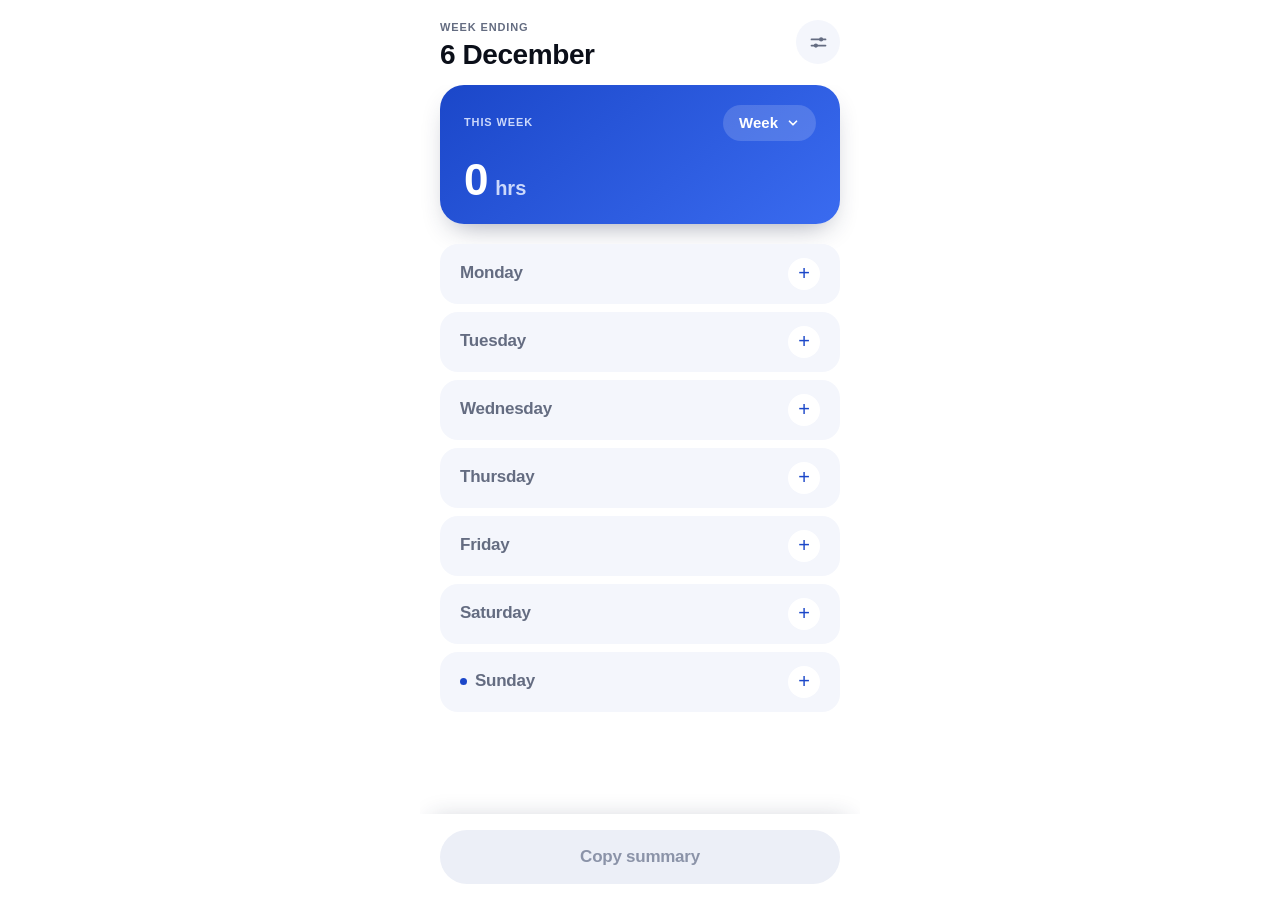
==== shift-hours/src/index.html @ a264ee3c "Task 1-5: app funzionante (shell PWA, slider, settimana, tipi, messaggio) - Task 1: index.html, mani" ====
<!doctype html>
<html lang="en">
<head>
<meta charset="utf-8">
<meta name="viewport" content="width=device-width, initial-scale=1, viewport-fit=cover">
<meta name="theme-color" content="#1b47c9">
<meta name="color-scheme" content="light">
<meta name="apple-mobile-web-app-capable" content="yes">
<meta name="apple-mobile-web-app-status-bar-style" content="default">
<meta name="apple-mobile-web-app-title" content="Shift Hours">
<title>WebApp for Shift Hours</title>
<link rel="manifest" href="manifest.webmanifest">
<link rel="apple-touch-icon" href="icons/icon-192.png">
<link rel="icon" href="icons/icon-192.png">
<link rel="stylesheet" href="css/styles.css">
</head>
<body>

<!-- Schermata principale: la settimana -->
<div class="sh-app">

  <header class="sh-header">
    <div>
      <span class="sh-header__eyebrow">Week ending</span>
      <h1 class="sh-header__title" id="week-title">&nbsp;</h1>
    </div>
    <div class="sh-header__actions">
      <button class="sh-iconbtn" type="button" id="open-settings" aria-label="Settings">
        <svg width="21" height="21" viewBox="0 0 24 24" fill="none" stroke="currentColor" stroke-width="2" stroke-linecap="round"><path d="M4 8.5h16M4 15.5h16"/><circle cx="15" cy="8.5" r="2.4" fill="currentColor" stroke="none"/><circle cx="9" cy="15.5" r="2.4" fill="currentColor" stroke="none"/></svg>
      </button>
    </div>
  </header>

  <div class="sh-app__body">

    <section class="sh-hero">
      <div class="sh-hero__top">
        <span class="sh-hero__label">This week</span>
        <button class="sh-typepill" type="button" id="open-types">
          <span id="type-name">Week</span>
          <svg width="14" height="14" viewBox="0 0 24 24" fill="none" stroke="currentColor" stroke-width="3" stroke-linecap="round" stroke-linejoin="round"><path d="M6 9l6 6 6-6"/></svg>
        </button>
      </div>
      <div class="sh-hero__total"><span id="total-hours">0</span> <span class="sh-hero__unit">hrs</span></div>
      <div class="sh-hero__meta" id="pay-line" hidden>
        Estimated pay <span class="sh-hero__pay" id="pay-value"></span>
      </div>
    </section>

    <div class="sh-days" id="days"></div>

    <div class="sh-preview" id="preview" hidden>
      <span class="sh-preview__label">Message preview</span>
      <p class="sh-preview__bubble" id="preview-text"></p>
    </div>

  </div>

  <footer class="sh-actionbar">
    <button class="sh-btn" type="button" id="copy" disabled>Copy summary</button>
  </footer>

</div>

<!-- Impostazioni -->
<div class="sh-layer" id="settings-layer" hidden>
  <div class="sh-panel">
    <header class="sh-panel__head">
      <span class="sh-panel__title">Settings</span>
      <button class="sh-iconbtn" type="button" data-close="settings-layer" aria-label="Close">
        <svg width="18" height="18" viewBox="0 0 24 24" fill="none" stroke="currentColor" stroke-width="2.4" stroke-linecap="round"><path d="M6 6l12 12M18 6L6 18"/></svg>
      </button>
    </header>
    <div class="sh-panel__body">

      <div class="sh-group">
        <span class="sh-group__label">Pay</span>
        <div class="sh-row">
          <span class="sh-row__label">Hourly rate</span>
          <span class="sh-rate">
            <span class="sh-rate__currency">€</span>
            <input class="sh-row__input" id="hourly-rate" type="text" inputmode="decimal"
                   placeholder="—" aria-label="Hourly rate">
          </span>
        </div>
        <p class="sh-group__note">Leave it empty to hide estimated pay.</p>
      </div>

      <div class="sh-group">
        <span class="sh-group__label">Week types</span>
        <div class="sh-group" id="type-list"></div>
        <button class="sh-btn sh-btn--secondary" type="button" id="add-type">Add week type</button>
        <p class="sh-group__note" id="type-note"></p>
      </div>

    </div>
  </div>
</div>

<!-- Scelta del tipo di settimana -->
<div class="sh-scrim" id="scrim" hidden></div>
<div class="sh-sheet" id="type-sheet" hidden role="dialog" aria-label="Choose week type">
  <div class="sh-sheet__grip"></div>
  <div class="sh-group" id="type-options"></div>
</div>

<div class="sh-toasts" id="toasts" aria-live="polite"></div>

<script type="module" src="js/app.js"></script>
</body>
</html>
---- shift-hours/src/css/styles.css ----
/* Shift Hours — foglio di stile principale.
 * Solo import, in ordine: token → componenti → layout dell'app.
 *
 * I file di tokens/ e components.css sono copie di design_handoff/:
 * si aggiornano copiandoli da lì, non modificandoli qui.
 */

@import "tokens/colors.css";
@import "tokens/typography.css";
@import "tokens/space.css";
@import "components.css";
@import "app.css";
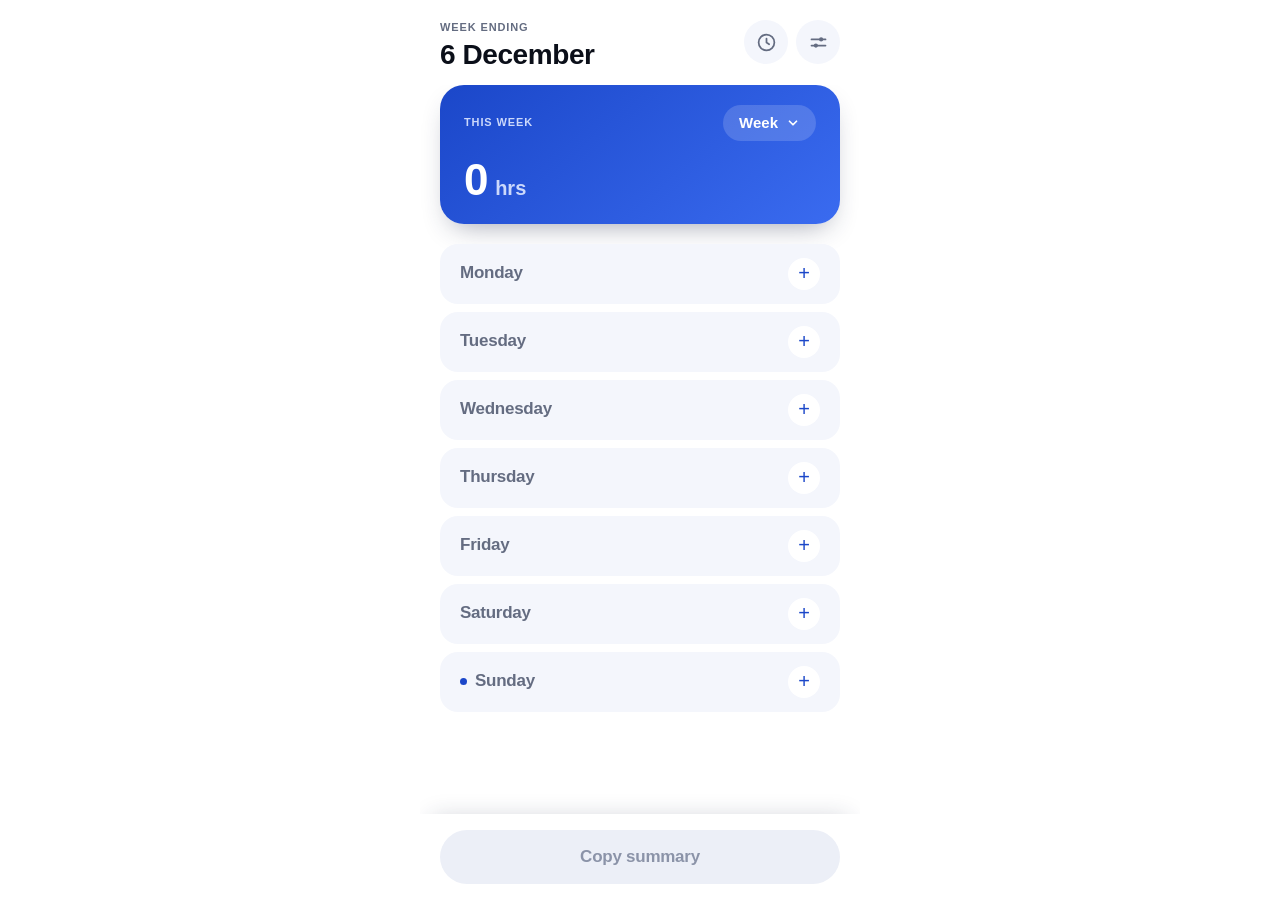
==== commit 7270ddfa: "Task 6-8: rollover completo, storico, backup - Task 6: la settimana passata viene archiviata all'ape" ====
--- a/shift-hours/src/index.html
+++ b/shift-hours/src/index.html
@@ -16,15 +16,22 @@
 </head>
 <body>
 
-<!-- Schermata principale: la settimana -->
+<!-- Schermata principale: la settimana (corrente o una passata riaperta) -->
 <div class="sh-app">
 
   <header class="sh-header">
     <div>
-      <span class="sh-header__eyebrow">Week ending</span>
+      <span class="sh-header__eyebrow" id="week-eyebrow">Week ending</span>
       <h1 class="sh-header__title" id="week-title">&nbsp;</h1>
     </div>
     <div class="sh-header__actions">
+      <button class="sh-chip" type="button" id="back-to-current" hidden>
+        <svg width="14" height="14" viewBox="0 0 24 24" fill="none" stroke="currentColor" stroke-width="3" stroke-linecap="round" stroke-linejoin="round"><path d="M15 5l-7 7 7 7"/></svg>
+        This week
+      </button>
+      <button class="sh-iconbtn" type="button" id="open-history" aria-label="History">
+        <svg width="21" height="21" viewBox="0 0 24 24" fill="none" stroke="currentColor" stroke-width="2" stroke-linecap="round" stroke-linejoin="round"><circle cx="12" cy="12" r="9"/><path d="M12 7.5V12l3 2"/></svg>
+      </button>
       <button class="sh-iconbtn" type="button" id="open-settings" aria-label="Settings">
         <svg width="21" height="21" viewBox="0 0 24 24" fill="none" stroke="currentColor" stroke-width="2" stroke-linecap="round"><path d="M4 8.5h16M4 15.5h16"/><circle cx="15" cy="8.5" r="2.4" fill="currentColor" stroke="none"/><circle cx="9" cy="15.5" r="2.4" fill="currentColor" stroke="none"/></svg>
       </button>
@@ -35,10 +42,10 @@
 
     <section class="sh-hero">
       <div class="sh-hero__top">
-        <span class="sh-hero__label">This week</span>
+        <span class="sh-hero__label" id="hero-label">This week</span>
         <button class="sh-typepill" type="button" id="open-types">
           <span id="type-name">Week</span>
-          <svg width="14" height="14" viewBox="0 0 24 24" fill="none" stroke="currentColor" stroke-width="3" stroke-linecap="round" stroke-linejoin="round"><path d="M6 9l6 6 6-6"/></svg>
+          <svg id="type-caret" width="14" height="14" viewBox="0 0 24 24" fill="none" stroke="currentColor" stroke-width="3" stroke-linecap="round" stroke-linejoin="round"><path d="M6 9l6 6 6-6"/></svg>
         </button>
       </div>
       <div class="sh-hero__total"><span id="total-hours">0</span> <span class="sh-hero__unit">hrs</span></div>
@@ -54,12 +61,32 @@
       <p class="sh-preview__bubble" id="preview-text"></p>
     </div>
 
+    <div class="sh-group" id="week-actions">
+      <button class="sh-btn sh-btn--danger" type="button" id="clear-week" hidden>Clear week</button>
+      <button class="sh-btn sh-btn--danger" type="button" id="delete-week" hidden>Delete week</button>
+    </div>
+
   </div>
 
   <footer class="sh-actionbar">
     <button class="sh-btn" type="button" id="copy" disabled>Copy summary</button>
   </footer>
 
+</div>
+
+<!-- Storico -->
+<div class="sh-layer" id="history-layer" hidden>
+  <div class="sh-panel">
+    <header class="sh-panel__head">
+      <span class="sh-panel__title">History</span>
+      <button class="sh-iconbtn" type="button" data-close="history-layer" aria-label="Close">
+        <svg width="18" height="18" viewBox="0 0 24 24" fill="none" stroke="currentColor" stroke-width="2.4" stroke-linecap="round"><path d="M6 6l12 12M18 6L6 18"/></svg>
+      </button>
+    </header>
+    <div class="sh-panel__body">
+      <div class="sh-group" id="history-list"></div>
+    </div>
+  </div>
 </div>
 
 <!-- Impostazioni -->
@@ -93,6 +120,12 @@
         <p class="sh-group__note" id="type-note"></p>
       </div>
 
+      <div class="sh-group">
+        <span class="sh-group__label">Your hours</span>
+        <button class="sh-btn sh-btn--secondary" type="button" id="download-backup">Download backup</button>
+        <p class="sh-group__note">A copy of every week, saved to your phone.</p>
+      </div>
+
     </div>
   </div>
 </div>
@@ -104,6 +137,14 @@
   <div class="sh-group" id="type-options"></div>
 </div>
 
+<!-- Conferma prima di cancellare -->
+<div class="sh-sheet" id="confirm-sheet" hidden role="dialog" aria-label="Are you sure?">
+  <div class="sh-sheet__grip"></div>
+  <p class="sh-sheet__title" id="confirm-text"></p>
+  <button class="sh-btn sh-btn--danger" type="button" id="confirm-yes">Delete</button>
+  <button class="sh-btn sh-btn--ghost" type="button" id="confirm-no">Keep it</button>
+</div>
+
 <div class="sh-toasts" id="toasts" aria-live="polite"></div>
 
 <script type="module" src="js/app.js"></script>
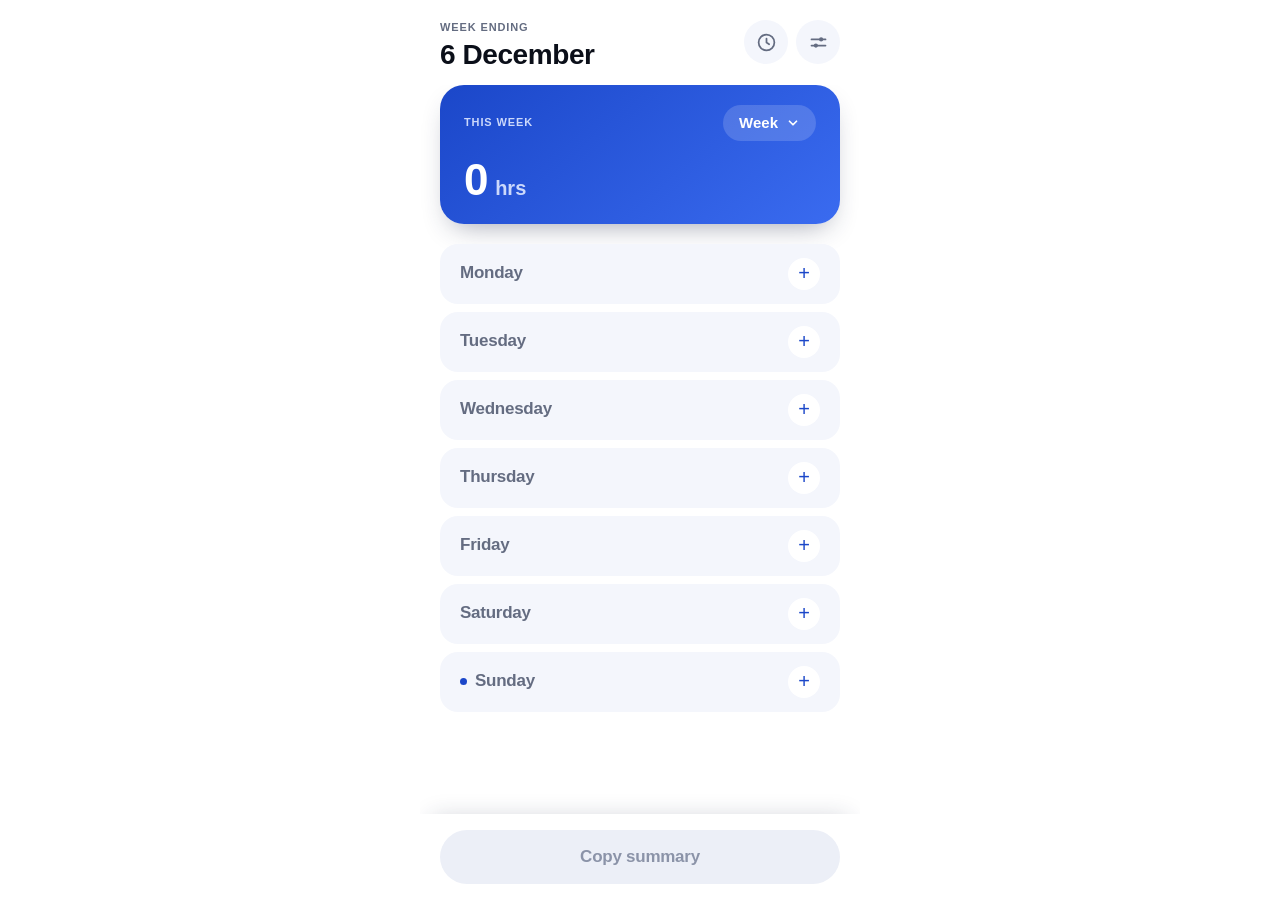
==== commit af6bc281: "Fase 2, Task 2-6: copie di sicurezza mensili e ripristino Task 2 — src/js/backup.js, funzioni pure: " ====
--- a/shift-hours/src/index.html
+++ b/shift-hours/src/index.html
@@ -55,6 +55,19 @@
     </section>
 
     <div class="sh-days" id="days"></div>
+
+    <!-- Copia di sicurezza: sta qui, fra i giorni e l'anteprima, sulla strada
+         che lei percorre ogni settimana per copiare le ore. Non si chiude:
+         se ne va solo quando il file è stato davvero salvato. -->
+    <div class="sh-alert" id="backup-alert" hidden>
+      <div class="sh-alert__text">
+        <span class="sh-alert__title" id="backup-alert-title"></span>
+        <span class="sh-alert__note">Keep a copy of your hours on your phone.</span>
+      </div>
+      <button class="sh-alert__btn" type="button" id="backup-now" aria-label="Save a backup">
+        <svg width="20" height="20" viewBox="0 0 24 24" fill="none" stroke="currentColor" stroke-width="2.4" stroke-linecap="round" stroke-linejoin="round"><path d="M12 4v11m0 0l-4.5-4.5M12 15l4.5-4.5M5 19.5h14"/></svg>
+      </button>
+    </div>
 
     <div class="sh-preview" id="preview" hidden>
       <span class="sh-preview__label">Message preview</span>
@@ -123,7 +136,9 @@
       <div class="sh-group">
         <span class="sh-group__label">Your hours</span>
         <button class="sh-btn sh-btn--secondary" type="button" id="download-backup">Download backup</button>
-        <p class="sh-group__note">A copy of every week, saved to your phone.</p>
+        <button class="sh-btn sh-btn--secondary" type="button" id="restore-backup">Restore from backup</button>
+        <input id="restore-file" type="file" accept="application/json,.json" hidden>
+        <p class="sh-group__note" id="backup-status"></p>
       </div>
 
     </div>
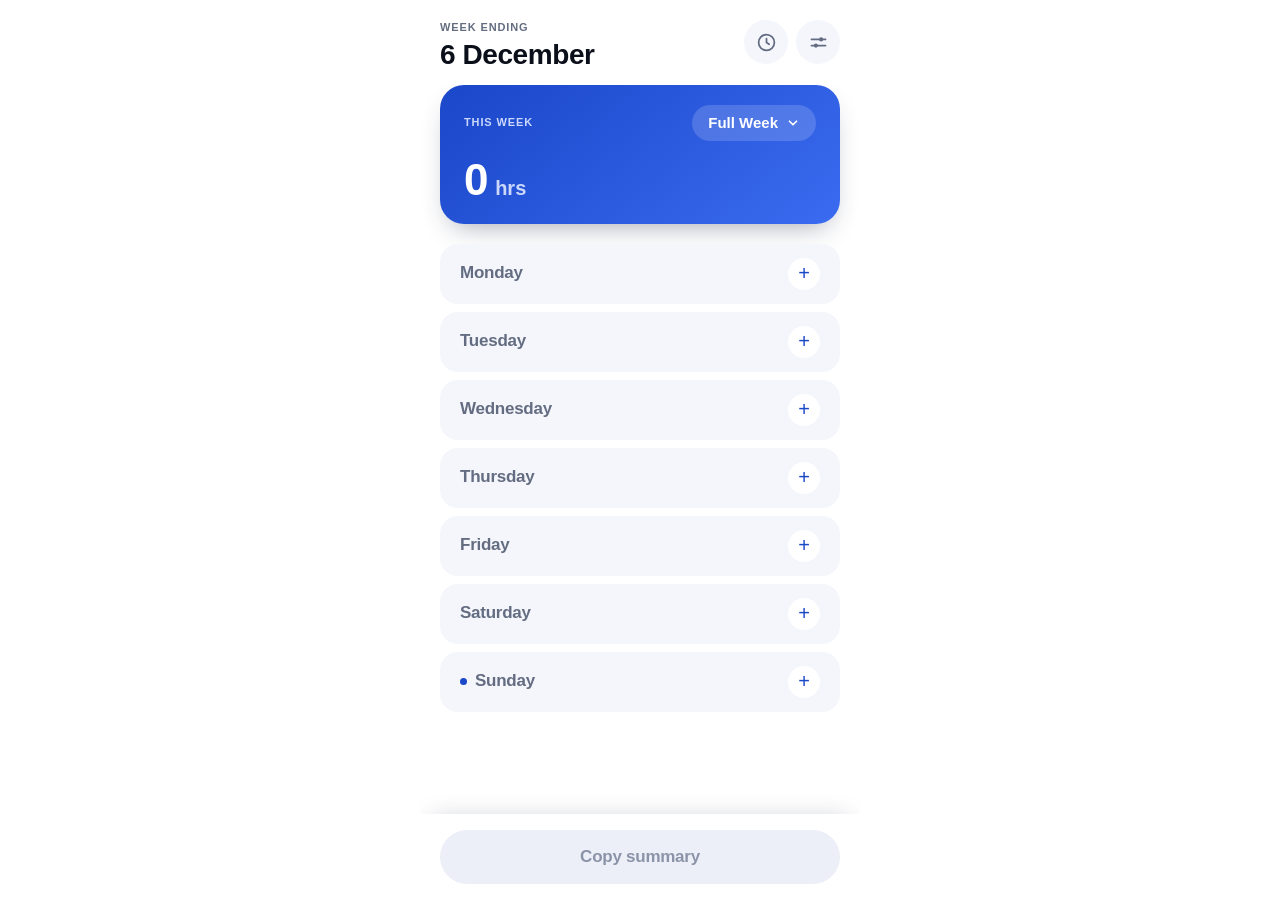
==== commit e9ddec55: "Fase 3, Task 2: Your week, il riepilogo diventa uno scontrino buildReceipt() incolonna le stesse inf" ====
--- a/shift-hours/src/index.html
+++ b/shift-hours/src/index.html
@@ -70,7 +70,7 @@
     </div>
 
     <div class="sh-preview" id="preview" hidden>
-      <span class="sh-preview__label">Message preview</span>
+      <span class="sh-preview__label">Your week</span>
       <p class="sh-preview__bubble" id="preview-text"></p>
     </div>
 
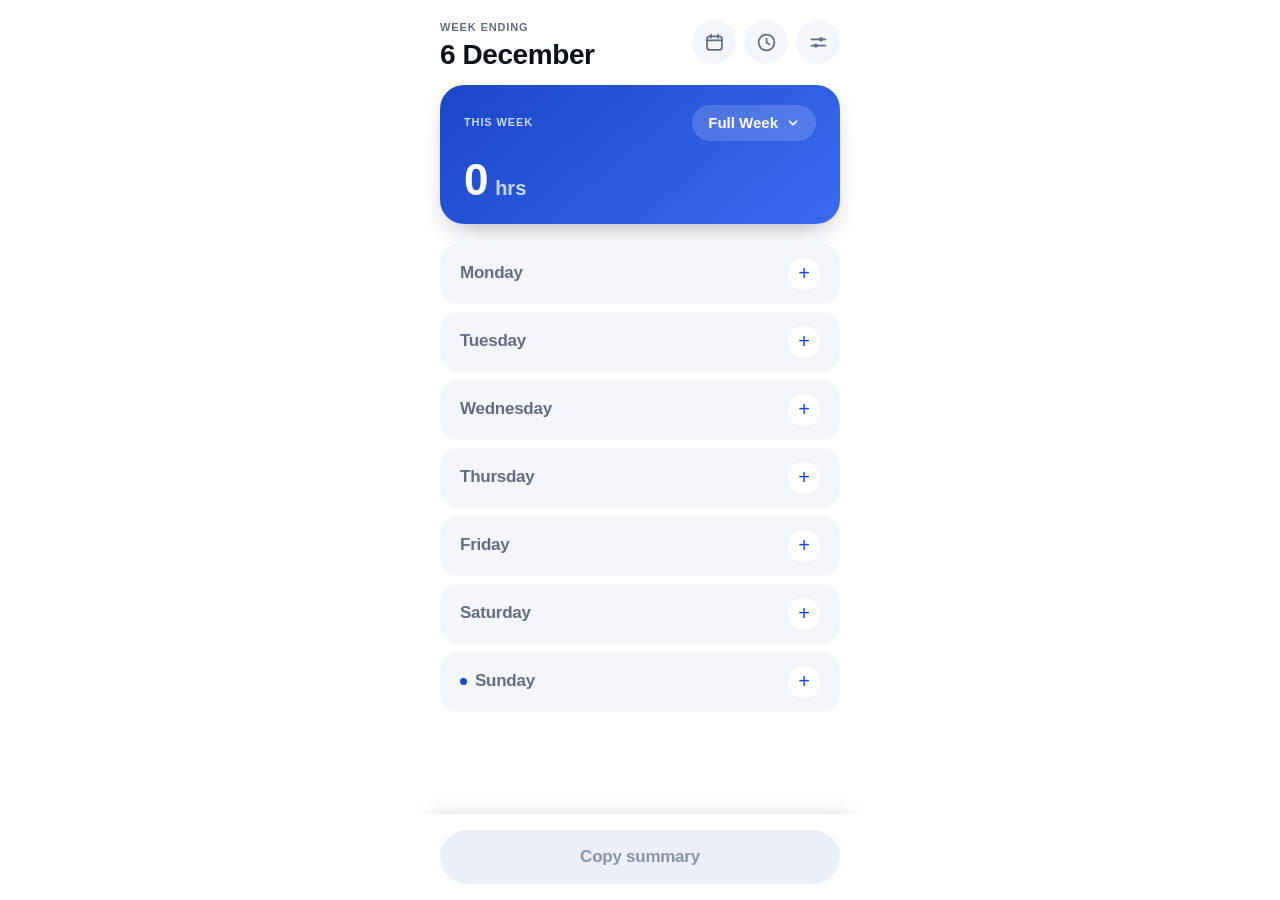
==== commit 0774f88c: "Fase 3, Task 8-9: il calendario Una schermata nuova, in sola lettura: un mese sotto l'altro, si scor" ====
--- a/shift-hours/src/index.html
+++ b/shift-hours/src/index.html
@@ -28,6 +28,9 @@
       <button class="sh-chip" type="button" id="back-to-current" hidden>
         <svg width="14" height="14" viewBox="0 0 24 24" fill="none" stroke="currentColor" stroke-width="3" stroke-linecap="round" stroke-linejoin="round"><path d="M15 5l-7 7 7 7"/></svg>
         This week
+      </button>
+      <button class="sh-iconbtn" type="button" id="open-calendar" aria-label="Calendar">
+        <svg width="21" height="21" viewBox="0 0 24 24" fill="none" stroke="currentColor" stroke-width="2" stroke-linecap="round" stroke-linejoin="round"><rect x="3.5" y="5" width="17" height="15.5" rx="3"/><path d="M3.5 9.5h17M8 3v3.5M16 3v3.5"/></svg>
       </button>
       <button class="sh-iconbtn" type="button" id="open-history" aria-label="History">
         <svg width="21" height="21" viewBox="0 0 24 24" fill="none" stroke="currentColor" stroke-width="2" stroke-linecap="round" stroke-linejoin="round"><circle cx="12" cy="12" r="9"/><path d="M12 7.5V12l3 2"/></svg>
@@ -102,6 +105,22 @@
   </div>
 </div>
 
+<!-- Calendario -->
+<div class="sh-layer" id="calendar-layer" hidden>
+  <div class="sh-panel">
+    <header class="sh-panel__head">
+      <span class="sh-panel__title">Calendar</span>
+      <button class="sh-iconbtn" type="button" data-close="calendar-layer" aria-label="Close">
+        <svg width="18" height="18" viewBox="0 0 24 24" fill="none" stroke="currentColor" stroke-width="2.4" stroke-linecap="round"><path d="M6 6l12 12M18 6L6 18"/></svg>
+      </button>
+    </header>
+    <div class="sh-panel__body">
+      <div class="sh-cal" id="calendar"></div>
+      <p class="sh-group__note" id="calendar-note"></p>
+    </div>
+  </div>
+</div>
+
 <!-- Impostazioni -->
 <div class="sh-layer" id="settings-layer" hidden>
   <div class="sh-panel">
@@ -115,15 +134,17 @@
 
       <div class="sh-group">
         <span class="sh-group__label">Pay</span>
-        <div class="sh-row">
-          <span class="sh-row__label">Hourly rate</span>
+        <div class="sh-group" id="rate-list"></div>
+        <div class="sh-row" id="rate-new-row">
+          <span class="sh-row__label" id="rate-new-label">Hourly rate</span>
           <span class="sh-rate">
             <span class="sh-rate__currency">€</span>
             <input class="sh-row__input" id="hourly-rate" type="text" inputmode="decimal"
                    placeholder="—" aria-label="Hourly rate">
           </span>
         </div>
-        <p class="sh-group__note">Leave it empty to hide estimated pay.</p>
+        <button class="sh-btn sh-btn--secondary" type="button" id="add-rate" hidden>New pay</button>
+        <p class="sh-group__note" id="rate-note">Leave it empty to hide estimated pay.</p>
       </div>
 
       <div class="sh-group">
